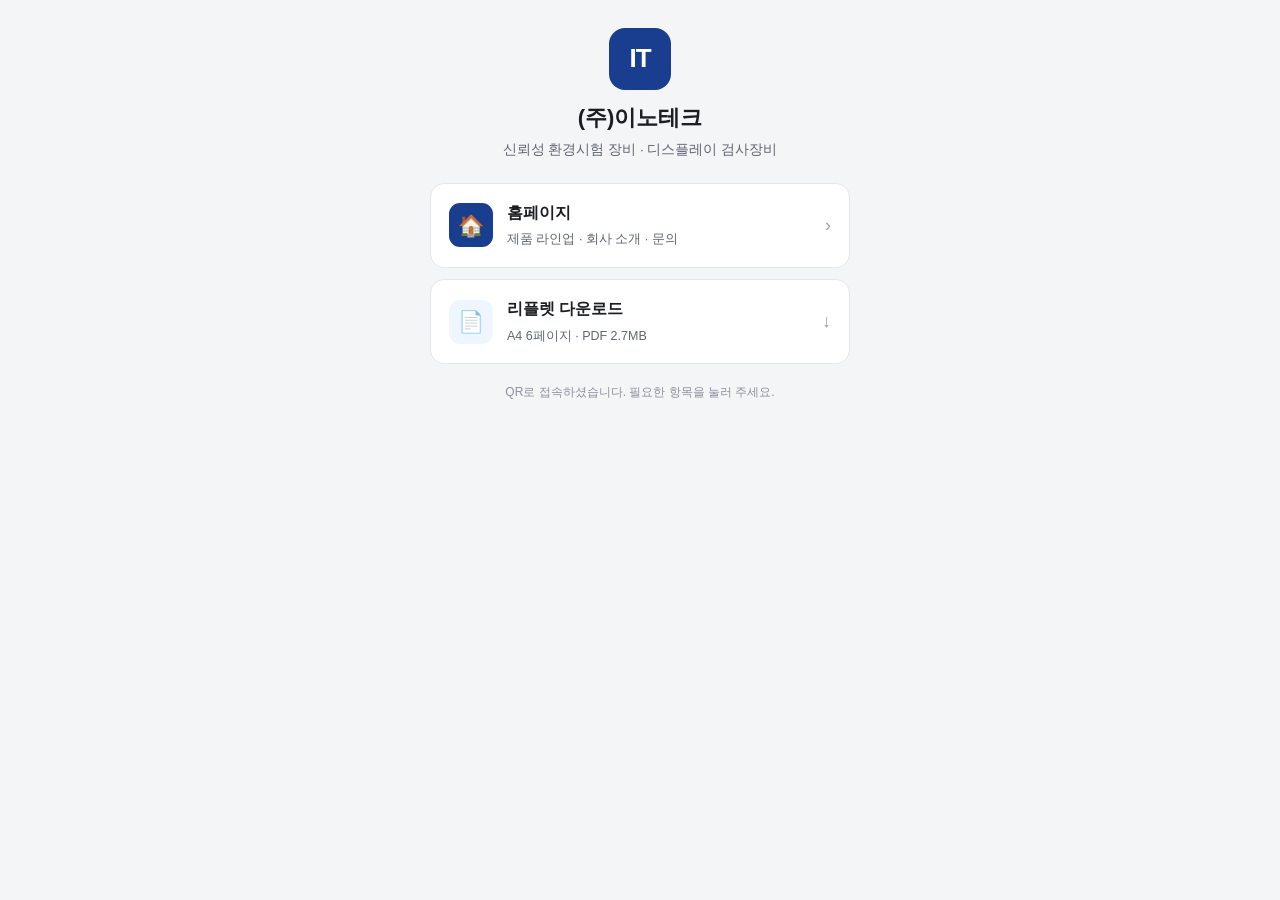
==== innotech/index.html @ af6e11e8 "innotech: 이노테크 안내 페이지 추가 (홈페이지 + 리플렛 PDF 다운로드) 리플렛은 116MB 원본을 200dpi JPEG로 다시 구워 2.7MB로 줄였다(휴대폰 다운로드" ====
<!DOCTYPE html>
<html lang="ko">
<head>
<meta charset="UTF-8">
<meta name="viewport" content="width=device-width, initial-scale=1.0">
<meta name="robots" content="noindex,nofollow">
<title>(주)이노테크 안내</title>
<!-- QR 하나로 홈페이지·리플렛·영상을 안내한다.
     링크가 바뀌면 이 파일의 주소만 고치면 되고, 명패·스티커는 그대로 쓴다.
     홍보영상 링크가 정해지면 VIDEO_URL 자리에 넣고 아래 영상 버튼의 hidden 을 지운다. -->
<style>
* { box-sizing: border-box; margin: 0; padding: 0; }
body {
  font-family: "Pretendard", "Malgun Gothic", "Apple SD Gothic Neo", sans-serif;
  background: #f4f5f7; color: #1c1e21; line-height: 1.6;
  -webkit-font-smoothing: antialiased;
  display: flex; justify-content: center; padding: 28px 16px 48px;
}
.wrap { width: 100%; max-width: 420px; }
.head { text-align: center; margin-bottom: 22px; }
.logo {
  display: inline-flex; align-items: center; justify-content: center;
  width: 62px; height: 62px; border-radius: 16px;
  background: #1A3E8F; color: #fff; font-size: 26px; font-weight: 800;
  letter-spacing: -1px; margin-bottom: 10px;
}
h1 { font-size: 22px; font-weight: 800; }
.tag { font-size: 13.5px; color: #5f6672; margin-top: 4px; }

.card {
  display: block; text-decoration: none; color: inherit;
  background: #fff; border: 1px solid #e3e6ea; border-radius: 14px;
  padding: 16px 18px; margin-bottom: 11px;
  display: flex; align-items: center; gap: 14px;
}
.card:active { transform: scale(0.99); }
.ico {
  flex: 0 0 44px; height: 44px; border-radius: 11px;
  display: flex; align-items: center; justify-content: center; font-size: 21px;
  background: #EFF6FF;
}
.card.primary .ico { background: #1A3E8F; }
.t { flex: 1; min-width: 0; }
.t b { display: block; font-size: 16px; font-weight: 700; }
.t span { font-size: 12.5px; color: #5f6672; }
.arrow { color: #9aa1ac; font-size: 18px; }

.note {
  margin-top: 18px; font-size: 12px; color: #8a919c; text-align: center; line-height: 1.7;
}
[hidden] { display: none !important; }
</style>
</head>
<body>
<div class="wrap">

  <div class="head">
    <div class="logo">IT</div>
    <h1>(주)이노테크</h1>
    <p class="tag">신뢰성 환경시험 장비 · 디스플레이 검사장비</p>
  </div>

  <a class="card primary" href="http://www.innotech2013.com">
    <div class="ico">🏠</div>
    <div class="t"><b>홈페이지</b><span>제품 라인업 · 회사 소개 · 문의</span></div>
    <div class="arrow">›</div>
  </a>

  <a class="card" href="innotech-leaflet.pdf" download="이노테크_리플렛.pdf">
    <div class="ico">📄</div>
    <div class="t"><b>리플렛 다운로드</b><span>A4 6페이지 · PDF 2.7MB</span></div>
    <div class="arrow">↓</div>
  </a>

  <!-- 홍보영상: 링크가 정해지면 href 를 채우고 hidden 을 지운다 -->
  <a class="card" id="video" href="VIDEO_URL" hidden>
    <div class="ico">▶️</div>
    <div class="t"><b>회사 홍보영상</b><span>재생하기</span></div>
    <div class="arrow">›</div>
  </a>

  <p class="note">
    QR로 접속하셨습니다. 필요한 항목을 눌러 주세요.
  </p>

</div>
</body>
</html>
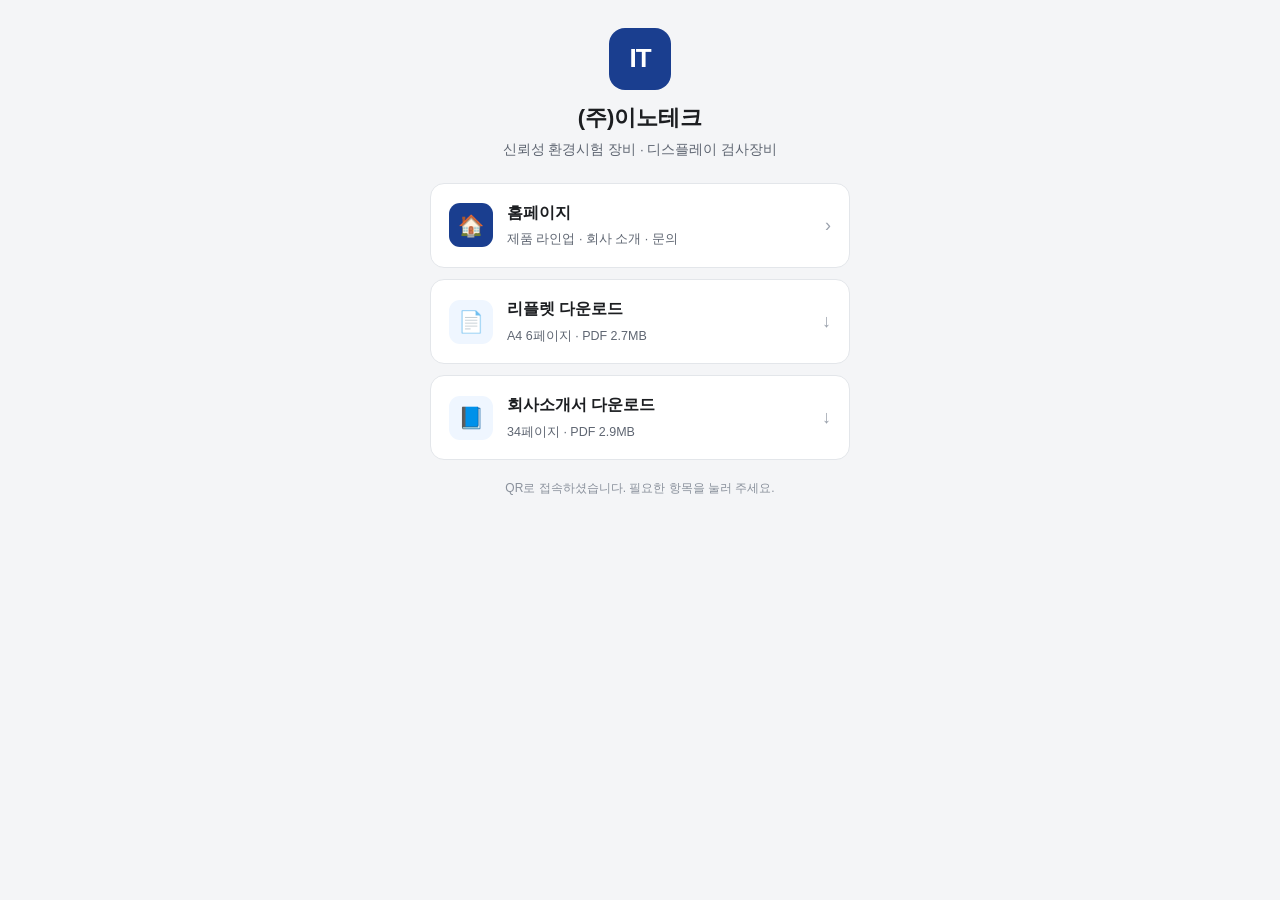
==== commit 9c71e42a: "이노테크 안내 페이지에 회사소개서 PDF 추가, robots.txt 배포" ====
--- a/innotech/index.html
+++ b/innotech/index.html
@@ -72,6 +72,12 @@
     <div class="arrow">↓</div>
   </a>
 
+  <a class="card" href="innotech-profile.pdf" download="이노테크_회사소개서.pdf">
+    <div class="ico">📘</div>
+    <div class="t"><b>회사소개서 다운로드</b><span>34페이지 · PDF 2.9MB</span></div>
+    <div class="arrow">↓</div>
+  </a>
+
   <!-- 홍보영상: 링크가 정해지면 href 를 채우고 hidden 을 지운다 -->
   <a class="card" id="video" href="VIDEO_URL" hidden>
     <div class="ico">▶️</div>
